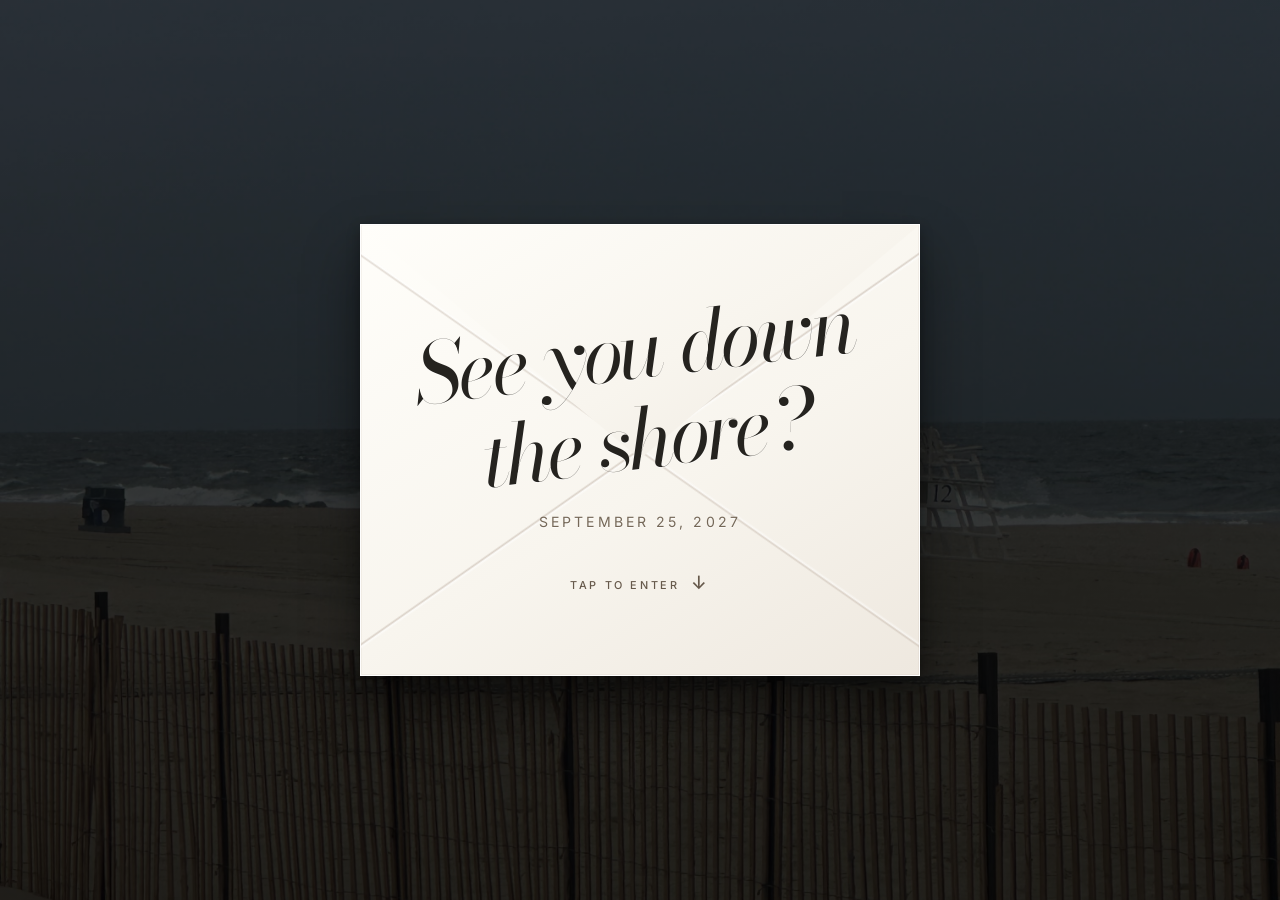
==== index.html @ 2760d1d8 "Use open editorial layouts instead of boxed text cards" ====
<!doctype html>
<html lang="en">
<head>
  <meta charset="utf-8">
  <meta name="viewport" content="width=device-width, initial-scale=1">
  <meta name="theme-color" content="#080808">
  <meta name="description" content="Celebrate Amanda and Andrew on September 25, 2027 at Spring Lake Golf Club.">
  <title>Amanda &amp; Andrew | Wedding</title>
  <link rel="preconnect" href="https://fonts.googleapis.com">
  <link rel="preconnect" href="https://fonts.gstatic.com" crossorigin>
  <link href="https://fonts.googleapis.com/css2?family=Bodoni+Moda:ital,opsz,wght@1,6..96,400&family=Cormorant+Garamond:wght@300;400;500;600&family=Dancing+Script:wght@400;500;600;700&family=Inter:wght@300;400;500;600&display=swap" rel="stylesheet">
  <style>
    :root {
      color-scheme: light;
      --ink: #f8f8ef;
      --white: #244b3c;
      --muted: rgba(36,75,60,.78);
      --line: rgba(36,75,60,.22);
      --glass: rgba(255,255,255,.72);
      --pink: #e98eae;
      --pink-deep: #c94f80;
      --green: #244b3c;
      --serif: "Cormorant Garamond", Georgia, serif;
      --script: "Dancing Script", "Brush Script MT", cursive;
      --sans: Inter, Arial, sans-serif;
    }
    *, *::before, *::after { box-sizing: border-box; }
    [hidden] { display: none !important; }
    html { scroll-behavior: smooth; scroll-padding-top: 82px; }
    body { margin: 0; background: var(--ink); color: var(--white); font-family: var(--sans); line-height: 1.6; overflow-x: hidden; }
    a { color: inherit; }
    button, input, select, textarea { font: inherit; }
    button, a { -webkit-tap-highlight-color: transparent; }
    :focus-visible { outline: 2px solid white; outline-offset: 4px; }
     .slideshow, .overlay { display: none; }
         .password-screen { min-height: 100svh; display: flex; align-items: center; justify-content: center; padding: 28px; position: relative; isolation: isolate; overflow: hidden; background: #090b0a url("manasquan-beach.jpg") center / cover no-repeat; }
     .password-screen::before { content: ""; position: absolute; inset: 0; z-index: 0; background: linear-gradient(180deg, rgba(0,0,0,.72), rgba(0,0,0,.82)); }
     .password-card { position: relative; z-index: 1; width: min(100%, 560px); min-height: clamp(300px, 48vh, 390px); display: flex; flex-direction: column; justify-content: center; padding: clamp(42px, 8vw, 78px) clamp(22px, 6vw, 54px); text-align: center; color: #24231f; background: linear-gradient(150deg, #fffefa 0%, #f8f5ee 56%, #eee8df 100%); border: 1px solid rgba(255,255,255,.92); box-shadow: 0 30px 52px rgba(0,0,0,.45), 0 5px 12px rgba(0,0,0,.3), inset 0 0 0 1px rgba(191,178,161,.14); transform-style: preserve-3d; perspective: 1200px; }
     .password-card::before { content: ""; position: absolute; inset: 0; pointer-events: none; background: linear-gradient(145deg, transparent 49.65%, rgba(171,153,139,.48) 49.9%, rgba(255,255,255,.72) 50.15%, transparent 50.5%), linear-gradient(35deg, transparent 49.65%, rgba(171,153,139,.4) 49.9%, rgba(255,255,255,.65) 50.15%, transparent 50.5%); opacity: .8; }
     .password-card::after { content: ""; position: absolute; left: 0; right: 0; top: 0; height: 52%; pointer-events: none; background: linear-gradient(150deg, #fffefa 0%, #f8f5ee 56%, #eee8df 100%); clip-path: polygon(0 0, 100% 0, 50% 100%); transform-origin: top center; transform: rotateX(0deg); transition: transform 1.05s cubic-bezier(.2,.75,.25,1); backface-visibility: visible; z-index: 2; filter: drop-shadow(0 7px 7px rgba(69,53,40,.22)); }
     .password-card.is-opening::after { transform: rotateX(180deg) translateY(-8px); }
     .password-card::before { transition: opacity .8s ease; }
     .password-card.is-opening::before { opacity: .12; }
     .password-card.is-opening { animation: envelope-lift 1.15s cubic-bezier(.2,.75,.25,1) both; box-shadow: 0 42px 70px rgba(0,0,0,.52), 0 8px 18px rgba(0,0,0,.32), inset 0 0 0 1px rgba(191,178,161,.14); }
     @keyframes envelope-lift { 0% { transform: translateY(0) scale(1); } 28% { transform: translateY(-20px) scale(1.045) rotate(-1deg); } 62% { transform: translateY(-12px) scale(1.025) rotate(1deg); } 100% { transform: translateY(3px) scale(.99); } }
     @media (prefers-reduced-motion: reduce) { .password-card.is-opening { animation-duration: .2s; } .password-card::after, .password-card::before { transition-duration: .2s; } }
     .password-card > * { position: relative; z-index: 3; }
     .password-card h1, .password-card .eyebrow { display: none; }
     #shoreEnter { display: inline-block; width: 100%; margin: 0; padding: 0; border: 0; background: transparent; color: #25231f; cursor: pointer; font: italic 400 clamp(3.1rem, 8vw, 5.2rem)/1.08 "Bodoni Moda", "Cormorant Garamond", serif; letter-spacing: -.045em; text-shadow: 0 1px 0 rgba(255,255,255,.65); }
     #passwordTitle { display: block; transform: rotate(-7deg); transform-origin: center; }
     #shoreEnter:hover { opacity: .78; }
     #shoreEnter:focus-visible { outline: 2px solid #8a7763; outline-offset: 10px; }
     .welcome-date { display: block; margin-top: 28px; color: #756858; font: 400 clamp(.72rem, 2vw, .88rem)/1.5 var(--sans); letter-spacing: .22em; text-transform: uppercase; }
     .tap-cue { display: block; margin-top: clamp(24px, 5vh, 38px); font: 500 .68rem/1.4 var(--sans); letter-spacing: .24em; text-transform: uppercase; color: #66594b; text-shadow: none; }
     .tap-arrow { display: inline-block; margin-left: 6px; font-size: 1.15rem; transition: transform .2s ease; }
     #shoreEnter:hover .tap-arrow { transform: translateY(3px); }
     #shoreQuestion .password-form { display: block; }
     .password-entry-form { max-width: 360px; margin: 0 auto; }
     .password-entry-form label { display: block; color: #fff; text-align: center; }
     .password-entry-form input { margin: 10px 0 18px; text-align: center; }
     .password-entry-form .cta-button { width: 100%; }
     #shoreQuestion .cta-button { min-height: auto; padding: 8px 3px 10px; border: 0; border-bottom: 1px solid rgba(255,255,255,.85); border-radius: 0; background: transparent; color: #fff; font: 500 1rem/1.4 var(--sans); letter-spacing: .22em; text-transform: uppercase; box-shadow: none; }
     #shoreQuestion .cta-button:hover { color: #fff; background: transparent; border-bottom-color: #fff; opacity: .72; }
     #shoreNoMessage { margin-top: 28px !important; color: #fff !important; font: 500 clamp(1.8rem, 4vw, 2.8rem)/1.2 var(--script) !important; text-shadow: 0 2px 16px rgba(0,0,0,.3); }
.names { font-family: var(--script); font-weight: 500; font-size: clamp(4.2rem, 11vw, 8rem); letter-spacing: 0; line-height: .95; }
    .section-title, .favorite-category-title, .detail-card h3, .accommodation-card h3 { font-family: var(--script); font-weight: 500; }
    .section-title { font-size: clamp(3rem, 7vw, 5rem); }
    .password-rsvp { margin-top: 22px; text-align: left; }
    .password-rsvp h2 { margin: 0 0 8px; text-align: center; font: 500 clamp(2.4rem, 7vw, 3.4rem)/1.1 var(--script); color: var(--pink-deep); }
    .password-rsvp .intro { text-align: center; margin-bottom: 20px; }
    .password-rsvp .form-grid { display: grid; gap: 12px; }
    .password-rsvp .form-group label { display: block; margin-bottom: 5px; font-size: .76rem; letter-spacing: .03em; }
    .password-rsvp .form-group input, .password-rsvp .form-group select, .password-rsvp .form-group textarea { display: block; width: 100%; min-height: 44px; padding: 10px 12px; color: var(--green); background: #fff; border: 1px solid #d7a0b4; border-radius: 6px; }
    .password-rsvp .form-group textarea { resize: vertical; }
    .password-rsvp .password-error { color: #a82e5a !important; }
    .password-card p { color: var(--muted); margin: 0 0 24px; }
    .password-form { display: grid; gap: 14px; }
    .password-form label { text-align: left; font-size: .78rem; letter-spacing: .08em; }
    .password-form input { width: 100%; min-height: 48px; padding: 12px 14px; color: var(--green); background: #fff; border: 1px solid #d7a0b4; border-radius: 6px; }
    .password-error { color: #ffd1d1 !important; font-size: .85rem; margin: 12px 0 0 !important; }
    .accommodation-list { display: grid; grid-template-columns: repeat(2, minmax(0,1fr)); gap: 18px; }
    .accommodation-card { padding: 26px; background: var(--glass); border: 1px solid #e9b0c4; border-radius: 12px; box-shadow: 0 8px 25px rgba(36,75,60,.06); }
    .accommodation-card h3 { margin: 0 0 8px; font: 400 1.8rem/1.1 var(--serif); }
    .accommodation-card p { margin: 8px 0; color: var(--muted); font-size: .88rem; }
    .accommodation-card a { display: inline-block; margin-top: 10px; text-underline-offset: 4px; font-size: .8rem; }
    .favorite-category { margin-top: 52px; }
    .favorite-category:first-of-type { margin-top: 0; }
    .favorite-category-title { margin: 0 0 20px; font: 300 clamp(2rem, 4vw, 2.8rem)/1 var(--serif); text-align: center; }
    .favorite-tagline { color: var(--white) !important; font: italic 1.15rem/1.55 var(--serif) !important; }
    .save-date { min-height: 100svh; display: flex; flex-direction: column; align-items: center; justify-content: center; text-align: center; padding: 80px 22px 58px; position: relative; color: #fff; background: #18241f url("hero2.png") center / cover no-repeat; isolation: isolate; }
    .save-date::before { content: ""; position: absolute; inset: 0; z-index: 0; background: linear-gradient(180deg, rgba(8,18,14,.22), rgba(8,18,14,.42)); }
    .save-date > * { position: relative; z-index: 1; }
    .save-date .eyebrow, .save-date .date, .save-date .venue, .save-date .invitation { color: #fff; text-shadow: 0 2px 12px rgba(0,0,0,.35); }
    .save-date .eyebrow, .save-date .date, .save-date .venue, .save-date .invitation { color: var(--green); }
    .save-date .scroll-cue { color: var(--pink-deep); }
    .eyebrow { margin: 24px 0 0; font: 400 1rem/1.5 var(--sans); letter-spacing: .12em; text-transform: uppercase; }
    .names { margin: 0; font: 300 clamp(3.8rem, 9vw, 7rem)/.9 var(--serif); letter-spacing: -.025em; }
    .names span { display: block; }
    .date { margin-top: 22px; font: 400 1rem/1.5 var(--sans); letter-spacing: .12em; }
    .venue { margin-top: 10px; font: 400 1rem/1.5 var(--sans); letter-spacing: .12em; }
    .invitation { margin: 18px 0 0; font: 400 1rem/1.5 var(--sans); color: var(--muted); }
    .scroll-cue { position: absolute; bottom: 25px; left: 50%; transform: translateX(-50%); color: rgba(255,255,255,.72); text-decoration: none; font: 400 .9rem/1.5 var(--sans); letter-spacing: .1em; }
    /* High-contrast, romantic typography for the photo hero after password entry. */
    #siteContent .save-date::before { background: linear-gradient(180deg, rgba(5,10,8,.48), rgba(5,10,8,.62)); }
    #siteContent .save-date .names { color: #fff !important; font-family: var(--script) !important; font-weight: 500; font-size: clamp(4.4rem, 12vw, 8.5rem); line-height: .95; letter-spacing: 0; text-shadow: 0 3px 18px rgba(0,0,0,.78), 0 1px 3px rgba(0,0,0,.95); }
    #siteContent .save-date .eyebrow, #siteContent .save-date .date, #siteContent .save-date .venue, #siteContent .save-date .invitation, #siteContent .save-date .scroll-cue { color: #fff !important; text-shadow: 0 2px 12px rgba(0,0,0,.95), 0 1px 3px rgba(0,0,0,.9); }
    #siteContent .save-date .invitation { font-family: var(--script) !important; font-size: clamp(1.7rem, 4vw, 2.3rem); line-height: 1.25; }
    #siteContent .save-date .scroll-cue { font-family: var(--sans); }
    #siteContent .save-date .eyebrow, #siteContent .save-date .date, #siteContent .save-date .venue { font-family: var(--sans); font-weight: 500; letter-spacing: .14em; }
    .navbar { position: sticky; top: 0; z-index: 20; display: flex; align-items: center; justify-content: center; gap: clamp(18px, 4vw, 48px); padding: 18px 16px; background: rgba(251,226,235,.96); border-top: 1px solid #f1c6d5; border-bottom: 1px solid #e9a9c0; backdrop-filter: blur(14px); }
    .navbar a { text-decoration: none; text-transform: uppercase; font-size: .68rem; letter-spacing: .16em; color: var(--muted); transition: color .2s ease; }
    .navbar a:hover { color: var(--pink-deep); }
    main { position: relative; }
    .section { padding: clamp(76px, 10vw, 130px) 22px; }
    .section-inner { width: min(100%, 1000px); margin: 0 auto; }
    .section-title { margin: 0 0 38px; text-align: center; font: 300 clamp(2.7rem, 6vw, 4.3rem)/1 var(--serif); }
    .story { max-width: 720px; margin: 0 auto; text-align: center; color: var(--muted); font: 1.15rem/1.9 var(--serif); }
    .story p { margin: 0 0 20px; }
    .details-grid { display: grid; grid-template-columns: repeat(2, minmax(0,1fr)); gap: 18px; }
    .detail-card { min-height: 180px; display: flex; flex-direction: column; align-items: center; justify-content: center; padding: 30px 22px; text-align: center; background: var(--glass); border: 1px solid #e9b0c4; border-radius: 12px; box-shadow: 0 8px 25px rgba(36,75,60,.06); }
    .detail-card h3 { margin: 0 0 10px; font: 400 1.9rem var(--serif); }
    .detail-card p { margin: 0; color: var(--muted); font-size: .9rem; }
    .gallery-choices { display: grid; grid-template-columns: repeat(2, minmax(0,1fr)); gap: 22px; }
    .gallery-choice { position: relative; display: flex; min-height: 280px; flex-direction: column; justify-content: flex-end; align-items: flex-start; gap: 8px; padding: 30px; overflow: hidden; border: 1px solid #e9b0c4; border-radius: 10px; text-align: left; color: #fff; background: #244b3c; cursor: pointer; isolation: isolate; }
    .gallery-choice::before { content: ""; position: absolute; inset: 0; z-index: -1; background: linear-gradient(180deg, rgba(9,20,15,.08), rgba(9,20,15,.78)); transition: opacity .25s ease; }
    .gallery-choice:hover::before { opacity: .78; }
    .gallery-choice.our-photos { background: #244b3c url("hero2.png") center / cover no-repeat; }
    .gallery-choice.wedding-party { background: linear-gradient(135deg, #244b3c, #537461 58%, #d8b9a5); }
    .gallery-choice-kicker { font: 500 .68rem/1.4 var(--sans); letter-spacing: .18em; text-transform: uppercase; }
    .gallery-choice-title { font: 400 clamp(2rem, 4vw, 3rem)/1.05 var(--serif); }
    .gallery-choice-description { max-width: 32ch; font-size: .85rem; color: rgba(255,255,255,.9); }
    .gallery-view-heading { display: flex; align-items: center; justify-content: space-between; gap: 18px; margin-bottom: 28px; }
    .gallery-view-heading .section-title { margin: 0; text-align: left; }
    .gallery-back { flex: 0 0 auto; border: 1px solid var(--line); border-radius: 5px; padding: 10px 14px; background: transparent; color: var(--green); cursor: pointer; font-size: .72rem; letter-spacing: .08em; text-transform: uppercase; }
    .gallery-empty { padding: 48px 24px; border: 1px solid #e9b0c4; background: var(--glass); text-align: center; }
    .gallery-empty h3 { margin: 0 0 10px; font: 400 2rem/1.1 var(--serif); }
    .gallery-empty p { max-width: 48ch; margin: 0 auto; color: var(--muted); }
    .gallery-grid { display: grid; grid-template-columns: repeat(2, minmax(0,1fr)); gap: 22px; }
    .gallery-item { display: block; width: 100%; padding: 0; aspect-ratio: 4 / 5; overflow: hidden; border: 1px solid var(--line); background: #171717; cursor: zoom-in; }
    .gallery-item img { width: 100%; height: 100%; display: block; object-fit: cover; transition: transform .5s ease; }
    .gallery-item:hover img { transform: scale(1.035); }
    .rsvp-container { max-width: 560px; margin: 0 auto; padding: clamp(28px, 5vw, 48px); background: #fbe2eb; border: 1px solid #e9b0c4; border-radius: 12px; }
    .rsvp-container .section-title { margin-bottom: 10px; }
    .rsvp-subtitle { margin: 0 0 30px; text-align: center; color: var(--muted); }
    .form-grid { display: grid; gap: 16px; }
    .form-group label { display: block; margin-bottom: 7px; font-size: .78rem; letter-spacing: .06em; }
    .form-group input, .form-group select, .form-group textarea { display: block; width: 100%; min-height: 48px; padding: 12px 14px; color: var(--green); background: #fff; border: 1px solid #d7a0b4; border-radius: 6px; }
    .form-group select option { color: #111; }
    .form-group textarea { resize: vertical; }
    .cta-button { display: inline-flex; justify-content: center; align-items: center; min-height: 48px; padding: 12px 24px; border: 1px solid var(--pink-deep); border-radius: 6px; background: var(--pink); color: #173e30; text-decoration: none; text-transform: uppercase; letter-spacing: .14em; font-size: .72rem; font-weight: 600; cursor: pointer; transition: background .2s, color .2s; }
    .cta-button:hover { color: #fff; background: var(--pink-deep); }
    .rsvp-form .cta-button { width: 100%; }
    .form-note { margin: 14px 0 0; color: var(--muted); font-size: .75rem; text-align: center; }
    .form-status { margin: 16px 0 0; padding: 12px; border: 1px solid var(--line); color: var(--muted); font-size: .85rem; }
    .lightbox { position: fixed; inset: 0; z-index: 100; display: none; align-items: center; justify-content: center; padding: 24px; background: rgba(0,0,0,.94); }
    .lightbox[open] { display: flex; }
    .lightbox img { display: block; max-width: 95vw; max-height: 88vh; object-fit: contain; }
    .lightbox-close { position: absolute; top: 14px; right: 20px; border: 0; background: transparent; color: white; font-size: 2.5rem; cursor: pointer; }
    footer { padding: 34px 20px 42px; text-align: center; color: var(--muted); font-size: .78rem; background: #e5f0e5; }
    footer p { margin: 7px 0; }
    .reveal { animation: rise .7s ease both; }
    @keyframes rise { from { opacity: 0; transform: translateY(16px); } to { opacity: 1; transform: translateY(0); } }
    @media (max-width: 620px) {
      .save-date { min-height: 92svh; padding-bottom: 70px; }
      .eyebrow { letter-spacing: .1em; }
      .date, .venue { letter-spacing: .08em; }
      .navbar { gap: 0; justify-content: space-around; padding: 15px 8px; }
      .navbar a { font-size: .59rem; letter-spacing: .08em; }
      .section { padding: 76px 18px; }
      .details-grid, .gallery-grid, .gallery-choices, .accommodation-list { grid-template-columns: 1fr; }
      .detail-card { min-height: 145px; }
      .gallery-item { aspect-ratio: 4 / 3; }
      .rsvp-container { padding: 28px 20px; }
    }
    @media (prefers-reduced-motion: reduce) {
      *, *::before, *::after { scroll-behavior: auto !important; animation-duration: .01ms !important; animation-iteration-count: 1 !important; transition-duration: .01ms !important; }
    }
  
     /* Editorial, open layout: remove the boxed-card treatment from information sections. */
     .details-grid { gap: 0; max-width: 760px; margin: 0 auto; }
     .detail-card { min-height: 0; padding: 18px 28px 22px; background: transparent; border: 0; border-radius: 0; box-shadow: none; }
     .detail-card + .detail-card { border-left: 1px solid rgba(36,75,60,.22); }
     .detail-card h3 { margin-bottom: 12px; font-size: 2rem; }
     .detail-card p { font: 1rem/1.7 var(--serif); }
     .accommodation-list { gap: 0 42px; }
     .accommodation-card { padding: 24px 0 26px; background: transparent; border: 0; border-bottom: 1px solid rgba(36,75,60,.2); border-radius: 0; box-shadow: none; }
     .accommodation-card h3 { font-size: 1.65rem; }
     .accommodation-card p { line-height: 1.7; }
     .accommodation-card a { color: var(--green); text-transform: uppercase; letter-spacing: .12em; font-size: .68rem; font-weight: 600; }
     .favorite-category { margin-top: 62px; }
     .favorite-category-title { margin-bottom: 12px; }
     .favorite-category .accommodation-list { max-width: 880px; margin: 0 auto; }
     .favorite-category .accommodation-card { padding: 20px 12px 24px; text-align: center; }
     .favorite-category .accommodation-card h3 { font-family: var(--serif); font-size: 1.55rem; }
     .favorite-category .favorite-tagline { color: var(--muted) !important; font-size: 1rem !important; line-height: 1.6; }
     @media (max-width: 640px) {
       .details-grid { grid-template-columns: 1fr; }
       .detail-card + .detail-card { border-left: 0; border-top: 1px solid rgba(36,75,60,.22); }
       .detail-card { padding: 22px 12px; }
       .accommodation-list { grid-template-columns: 1fr; }
       .favorite-category .accommodation-card { padding-inline: 4px; }
     }

  </style>
</head>
<body>
  <section class="password-screen" id="passwordScreen" aria-labelledby="passwordTitle">
    <div class="password-card">
      <div id="shoreQuestion">
        <button id="shoreEnter" type="button" aria-controls="passwordStep" aria-labelledby="passwordTitle"><span id="passwordTitle">See you down the shore?</span><span class="welcome-date">SEPTEMBER 25, 2027</span><span class="tap-cue">TAP TO ENTER <span class="tap-arrow" aria-hidden="true">↓</span></span></button>
      </div>
      <div id="passwordStep" class="password-rsvp" hidden>
        <form class="password-form password-entry-form" id="entryPasswordForm">
          <label for="sitePassword">Website password</label>
          <input id="sitePassword" type="password" autocomplete="current-password" required aria-describedby="passwordError" placeholder="Enter password">
          <button class="cta-button" id="entryContinue" type="submit">Enter</button>
          <p class="password-error" id="passwordError" role="alert" hidden>That password didn't match. Please try again.</p>
        </form>
      </div>
    </div>
  </section>
  <div id="siteContent" hidden>
  <div class="slideshow" aria-hidden="true"></div>
  <div class="overlay" aria-hidden="true"></div>

  <header class="save-date" id="home">
    <h1 class="names"><span>Amanda</span><span>&amp; Andrew</span></h1>
    <p class="eyebrow">Save the date</p>
    <p class="date">SEPTEMBER 25, 2027</p>
    <p class="venue">SPRING LAKE GOLF CLUB</p>
    <p class="invitation">Come celebrate with us</p>
    <a class="scroll-cue" href="#details">SCROLL TO EXPLORE ↓</a>
  </header>

  <nav class="navbar" aria-label="Main navigation">
    <a href="#details">Details</a>
    <a href="#accommodations">Stay</a>
    <a href="#favorites">Our Favorites</a>
    <a href="#gallery">Gallery</a>
    <a href="#rsvp">RSVP</a>
  </nav>

  <main>
    <section class="section" id="details">
      <div class="section-inner">
        <h2 class="section-title">The Details</h2>
        <div class="details-grid">
          <article class="detail-card"><h3>The Date</h3><p>Saturday, September 25, 2027</p></article>
          <article class="detail-card"><h3>Dress Code</h3><p>Black Tie Optional</p></article>
        </div>
      </div>
    </section>

    <section class="section" id="accommodations">
      <div class="section-inner">
        <h2 class="section-title">Where to Stay</h2>
        <p class="story" style="margin-bottom: 34px;">September is still a sought-after time at the Shore, and accommodations can book up quickly. We recommend reserving your stay as early as possible.</p>
        <div class="accommodation-list">
          <article class="accommodation-card">
            <h3>Ocean House</h3>
            <p>Spring Lake, New Jersey</p>
            <p>We’ll share the wedding room-block code here as soon as it’s available.</p>
            <a href="https://www.theoceanhouse.net/" target="_blank" rel="noopener noreferrer">Visit website ↗</a>
          </article>
          <article class="accommodation-card">
            <h3>Breakers Hotel</h3>
            <p>Spring Lake, New Jersey</p>
            <p>A beachfront stay along the Spring Lake shore.</p>
            <a href="https://breakershotel.com/" target="_blank" rel="noopener noreferrer">Visit website ↗</a>
          </article>
          <article class="accommodation-card">
            <h3>The Hewitt Wellington</h3>
            <p>Spring Lake, New Jersey</p>
            <p>A historic hotel beside Spring Lake.</p>
            <a href="https://www.thehewittwellington.com/" target="_blank" rel="noopener noreferrer">Visit website ↗</a>
          </article>
          <article class="accommodation-card">
            <h3>Spring Lake Inn</h3>
            <p>Spring Lake, New Jersey</p>
            <p>A charming inn with individually styled guest rooms and suites.</p>
            <a href="https://www.springlakeinn.com/" target="_blank" rel="noopener noreferrer">Visit website ↗</a>
          </article>
          <article class="accommodation-card">
            <h3>Chateau Inn</h3>
            <p>Spring Lake, New Jersey</p>
            <p>A boutique inn near Spring Lake’s shops, restaurants, and beach.</p>
            <a href="https://www.chateauinn.com/" target="_blank" rel="noopener noreferrer">Visit website ↗</a>
          </article>
          <article class="accommodation-card">
            <h3>The Ridgewood House</h3>
            <p>Sea Girt, New Jersey</p>
            <p>A historic Jersey Shore stay just a short block from the beach.</p>
            <a href="https://www.theridgewoodhousenj.com/" target="_blank" rel="noopener noreferrer">Visit website ↗</a>
          </article>
        </div>
      </div>
    </section>

    <section class="section" id="favorites">
      <div class="section-inner">
        <h2 class="section-title">Andrew &amp; Amanda’s Shore Favorites</h2>
        <p class="story" style="margin-bottom: 48px;">Our go-to spots along the shore, from first coffee to one last scoop. This list may grow, so check back for more of our favorites.</p>

        <div class="favorite-category">
          <h3 class="favorite-category-title">Coffee</h3>
          <div class="accommodation-list">
            <article class="accommodation-card">
              <h3>Seawatch Coffee &amp; Market</h3>
              <p class="favorite-tagline">Gotta hang 10. ☕🌊</p>
              <a href="https://seawatchcoffeemarket.com/" target="_blank" rel="noopener noreferrer">Visit website ↗</a>
            </article>
            <article class="accommodation-card">
              <h3>Noon — Spring Lake</h3>
              <p class="favorite-tagline">Coffee in hand, shopping bags at the ready.</p>
            </article>
          </div>
        </div>

        <div class="favorite-category">
          <h3 class="favorite-category-title">Breakfast</h3>
          <div class="accommodation-list">
            <article class="accommodation-card">
              <h3>Tom Bailey’s Market</h3>
              <p class="favorite-tagline">Weekend mini donuts are a must — and you can’t leave the Shore without trying a Taylor ham, egg &amp; cheese.</p>
              <a href="https://tombaileysmarket.com/" target="_blank" rel="noopener noreferrer">Visit website ↗</a>
            </article>
            <article class="accommodation-card">
              <h3>Nick &amp; Sons Bakery</h3>
              <p class="favorite-tagline">Set that alarm: the cardamom buns wait for no one.</p>
            </article>
          </div>
        </div>

        <div class="favorite-category">
          <h3 class="favorite-category-title">Restaurants &amp; Nightlife</h3>
          <div class="accommodation-list">
            <article class="accommodation-card">
              <h3>Marina Bar &amp; Grille</h3>
              <p class="favorite-tagline">Catering to Andrew’s TV ADHD with a beautiful view.</p>
            </article>
            <article class="accommodation-card">
              <h3>Parker House</h3>
              <p class="favorite-tagline">Grab a quick bite on the porch — or try to keep up with Amanda’s dance moves in God’s Basement.</p>
            </article>
            <article class="accommodation-card">
              <h3>Leggetts</h3>
              <p class="favorite-tagline">Roll in straight from the beach for pizza, and don’t forget to say hi to Marty.</p>
              <a href="https://www.leggetts.us/" target="_blank" rel="noopener noreferrer">Visit website ↗</a>
            </article>
            <article class="accommodation-card">
              <h3>Columns</h3>
              <p class="favorite-tagline">The beach, live music, and seafood? Tell me less!</p>
            </article>
          </div>
        </div>

        <div class="favorite-category">
          <h3 class="favorite-category-title">The Sweet Tooth</h3>
          <div class="accommodation-list">
            <article class="accommodation-card">
              <h3>Hoffman’s Ice Cream</h3>
              <p class="favorite-tagline">Amanda’s must-order: toasted coconut. Trust her on this one.</p>
              <a href="https://hoffmansicecreamnj.net/" target="_blank" rel="noopener noreferrer">Visit website ↗</a>
            </article>
            <article class="accommodation-card">
              <h3>Surfside Frozen Custard</h3>
              <p class="favorite-tagline">Not into all the wild flavors? Surfside sticks to the classics — and nails them.</p>
              <a href="https://www.surfsidefrozencustard.com/welcome" target="_blank" rel="noopener noreferrer">Visit website ↗</a>
            </article>
          </div>
        </div>
      </div>
    </section>

    <section class="section" id="gallery">
      <div class="section-inner">
        <div id="galleryIndex">
          <h2 class="section-title">Photo Galleries</h2>
          <div class="gallery-choices">
            <button class="gallery-choice our-photos" type="button" data-gallery-open="coupleGallery" aria-controls="coupleGallery">
              <span class="gallery-choice-kicker">A little look at us</span>
              <span class="gallery-choice-title">Our Photos</span>
              <span class="gallery-choice-description">A few favorite photos of Amanda &amp; Andrew. Click to view the gallery.</span>
            </button>
          </div>
        </div>

        <div id="coupleGallery" data-gallery-view hidden>
          <div class="gallery-view-heading">
            <h2 class="section-title">Our Photos</h2>
            <button class="gallery-back" type="button" data-gallery-back>← All galleries</button>
          </div>
          <div class="gallery-grid">
            <button class="gallery-item" type="button" data-image="hero2.png" aria-label="Enlarge Amanda and Andrew photo one"><img src="hero2.png" alt="Amanda and Andrew, photo one" loading="lazy"></button>
            <button class="gallery-item" type="button" data-image="hero3.png" aria-label="Enlarge Amanda and Andrew photo two"><img src="hero3.png" alt="Amanda and Andrew, photo two" loading="lazy"></button>
          </div>
        </div>

      </div>
    </section>

    <section class="section" id="rsvp">
      <div class="section-inner">
        <div class="rsvp-container">
          <h2 class="section-title">RSVP</h2>
          <p class="rsvp-subtitle">We'd love to have you celebrate with us.</p>
          <form class="rsvp-form" id="rsvpForm" action="https://formsubmit.co/ajax/aa.hannon.wedding@gmail.com" method="POST">
            <input type="hidden" name="_subject" value="New wedding RSVP — Amanda & Andrew">
            <input type="hidden" name="_template" value="table">
            <input type="hidden" name="_replyto" id="rsvpReplyTo">
            <div class="form-grid">
              <div class="form-group"><label for="guestName">Your name</label><input id="guestName" name="name" autocomplete="name" required maxlength="120" placeholder="Full name"></div>
              <div class="form-group"><label for="guestEmail">Your email</label><input id="guestEmail" name="email" type="email" autocomplete="email" required maxlength="254" placeholder="you@example.com"></div>
              <div class="form-group"><label for="attendance">Will you be attending?</label><select id="attendance" name="attendance" required><option value="">Please select</option><option value="yes">Joyfully accepts</option><option value="no">Regretfully declines</option></select></div>
              <div class="form-group"><label for="guestCount">Number of guests in your party</label><input id="guestCount" name="guests" type="number" min="1" max="10" value="1" required></div>
              <div class="form-group"><label for="requests">Dietary needs or a note (optional)</label><textarea id="requests" name="requests" rows="3" maxlength="1000" placeholder="Let us know how we can help"></textarea></div>
              <button class="cta-button" type="submit">Submit RSVP</button>
            </div>
            <p class="form-note">Your RSVP will be sent over HTTPS through our form service and emailed to us. Please don’t include sensitive information in the note field.</p>
            <p class="form-status" id="formStatus" role="status" aria-live="polite" hidden></p>
          </form>
        </div>
      </div>
    </section>
  </main>

  <footer>
    <p>With love and excitement</p>
    <p>&copy; <span id="year">2027</span> Amanda &amp; Andrew</p>
    <p><a href="#home">Back to top ↑</a></p>
  </footer>

  <dialog class="lightbox" id="lightbox" aria-label="Expanded wedding photo">
    <button class="lightbox-close" id="lightboxClose" type="button" aria-label="Close photo">×</button>
    <img id="lightboxImage" alt="Expanded photo of Amanda and Andrew">
  </dialog>
  </div>

  <script>
    (function () {
      "use strict";
      const entryForm = document.getElementById("entryPasswordForm");
      const input = document.getElementById("sitePassword");
      const error = document.getElementById("passwordError");
      const gate = document.getElementById("passwordScreen");
      const content = document.getElementById("siteContent");
      const passwordStep = document.getElementById("passwordStep");
      document.getElementById("shoreEnter").addEventListener("click", function () {
        const envelope = document.querySelector(".password-card");
        const question = document.getElementById("shoreQuestion");
        const enterButton = document.getElementById("shoreEnter");
        enterButton.disabled = true;
        envelope.classList.add("is-opening");
        window.setTimeout(function () {
          question.hidden = true;
          passwordStep.hidden = false;
          // Keep the envelope in its open state while the password prompt is visible.
          enterButton.disabled = false;
          input.focus();
        }, window.matchMedia("(prefers-reduced-motion: reduce)").matches ? 350 : 1250);
      });
      entryForm.addEventListener("submit", function (event) {
        event.preventDefault();
        if (input.value !== "Hannon") {
          error.hidden = false;
          input.value = "";
          input.focus();
          return;
        }
        error.hidden = true;
        localStorage.setItem("weddingSiteUnlocked", "yes");
        sessionStorage.setItem("weddingSiteUnlocked", "yes");
        gate.hidden = true;
        content.hidden = false;
        document.getElementById("home").setAttribute("tabindex", "-1");
        document.getElementById("home").focus({ preventScroll: true });
      });
      if (sessionStorage.getItem("weddingSiteUnlocked") === "yes" || localStorage.getItem("weddingSiteUnlocked") === "yes") {
        localStorage.setItem("weddingSiteUnlocked", "yes");
        gate.hidden = true;
        content.hidden = false;
      }
    })();
  </script>

  <script>
    (function () {
      "use strict";

      // Keep the footer year current without changing the wedding date.
      document.getElementById("year").textContent = new Date().getFullYear();

      // Send RSVP responses through FormSubmit; the endpoint emails the submission to the couple.
      const rsvpForm = document.getElementById("rsvpForm");
      const formStatus = document.getElementById("formStatus");
      const submitButton = rsvpForm.querySelector('button[type="submit"]');
      rsvpForm.addEventListener("submit", async function (event) {
        event.preventDefault();
        if (!rsvpForm.reportValidity()) return;
        document.getElementById("rsvpReplyTo").value = document.getElementById("guestEmail").value.trim();
        formStatus.hidden = false;
        formStatus.textContent = "Sending your RSVP…";
        submitButton.disabled = true;
        try {
          const response = await fetch(rsvpForm.action, {
            method: "POST",
            body: new FormData(rsvpForm),
            headers: { "Accept": "application/json" }
          });
          const result = await response.json();
          if (!response.ok || result.success === false) throw new Error("RSVP submission failed");
          formStatus.textContent = "Thank you, " + document.getElementById("guestName").value.trim() + "! Your RSVP has been submitted. We’ll be in touch if we have any questions.";
          rsvpForm.reset();
          document.getElementById("guestCount").value = "1";
        } catch (error) {
          formStatus.textContent = "Sorry, we couldn’t confirm that your RSVP was sent. Please try again in a moment or contact Amanda and Andrew directly.";
        } finally {
          submitButton.disabled = false;
        }
      });

      // Let visitors open either photo gallery and return to the gallery index.
      const galleryIndex = document.getElementById("galleryIndex");
      const galleryViews = document.querySelectorAll("[data-gallery-view]");
      document.querySelectorAll("[data-gallery-open]").forEach(function (button) {
        button.addEventListener("click", function () {
          galleryIndex.hidden = true;
          galleryViews.forEach(function (view) { view.hidden = view.id !== button.dataset.galleryOpen; });
          document.getElementById(button.dataset.galleryOpen).scrollIntoView({ behavior: "smooth", block: "start" });
        });
      });
      document.querySelectorAll("[data-gallery-back]").forEach(function (button) {
        button.addEventListener("click", function () {
          galleryViews.forEach(function (view) { view.hidden = true; });
          galleryIndex.hidden = false;
          document.getElementById("gallery").scrollIntoView({ behavior: "smooth", block: "start" });
        });
      });

      // Accessible photo lightbox with Escape and backdrop close support.
      const lightbox = document.getElementById("lightbox");
      const lightboxImage = document.getElementById("lightboxImage");
      const closeButton = document.getElementById("lightboxClose");
      document.querySelectorAll("[data-image]").forEach(function (button) {
        button.addEventListener("click", function () {
          lightboxImage.src = button.getAttribute("data-image");
          if (typeof lightbox.showModal === "function") {
            lightbox.showModal();
          } else {
            lightbox.setAttribute("open", "");
          }
          closeButton.focus();
        });
      });
      function closeLightbox() {
        if (typeof lightbox.close === "function" && lightbox.open) {
          lightbox.close();
        } else {
          lightbox.removeAttribute("open");
        }
        lightboxImage.removeAttribute("src");
      }
      closeButton.addEventListener("click", closeLightbox);
      lightbox.addEventListener("click", function (event) {
        if (event.target === lightbox) closeLightbox();
      });
      lightbox.addEventListener("close", function () {
        lightboxImage.removeAttribute("src");
      });
      document.addEventListener("keydown", function (event) {
        if (event.key === "Escape" && lightbox.open) closeLightbox();
      });
    }());
  </script>
</body>
</html>
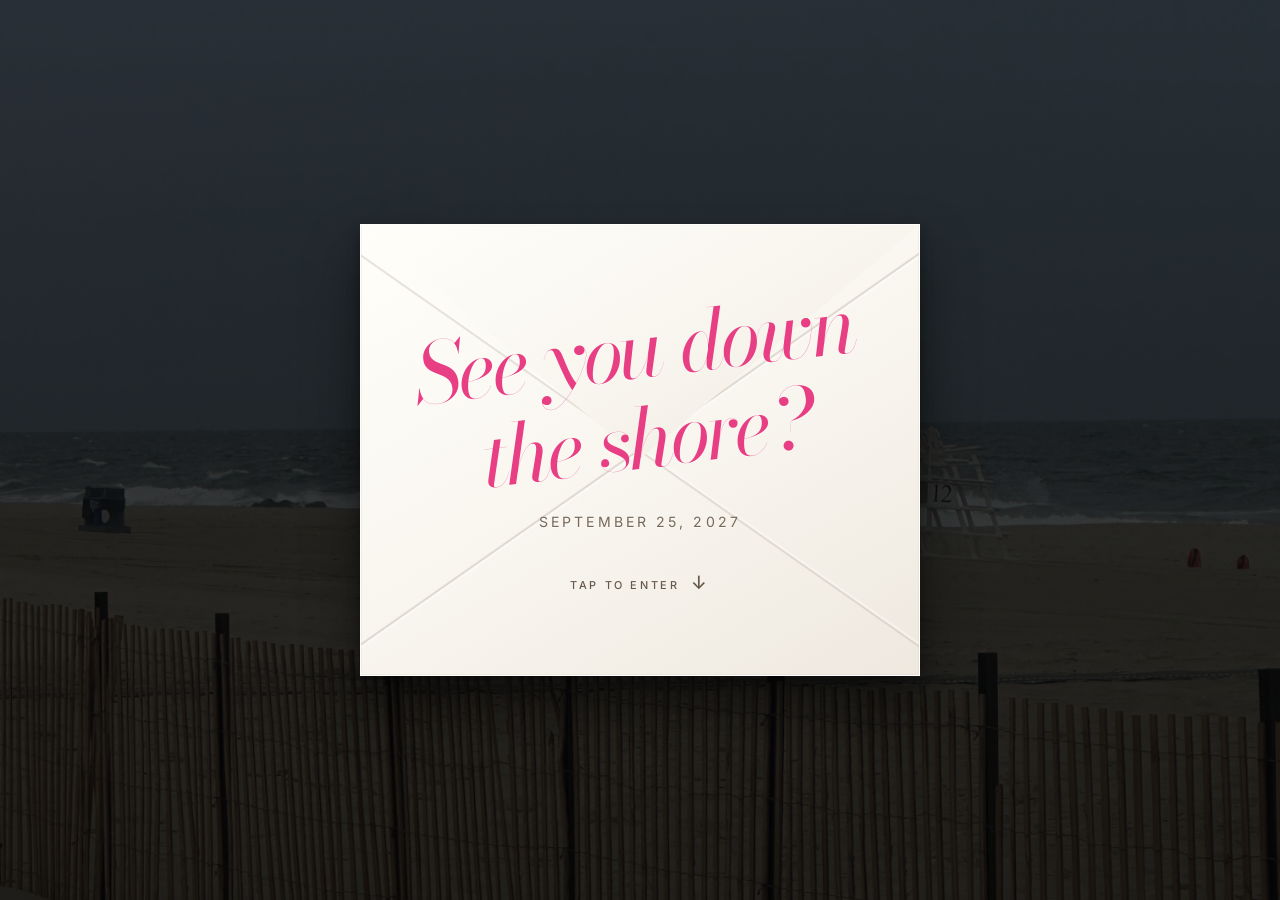
==== commit cc9bdc3c: "Add tasteful hot pink accents to welcome and section headings" ====
--- a/index.html
+++ b/index.html
@@ -201,6 +201,14 @@
        .favorite-category .accommodation-card { padding-inline: 4px; }
      }
 
+
+    /* A restrained hot-pink accent for the welcome message and main section headings. */
+    :root { --hot-pink: #e83e83; }
+    #shoreEnter { color: var(--hot-pink); }
+    #siteContent .section-title,
+    #siteContent .detail-card h3,
+    #siteContent .favorite-category-title { color: var(--hot-pink); }
+
   </style>
 </head>
 <body>
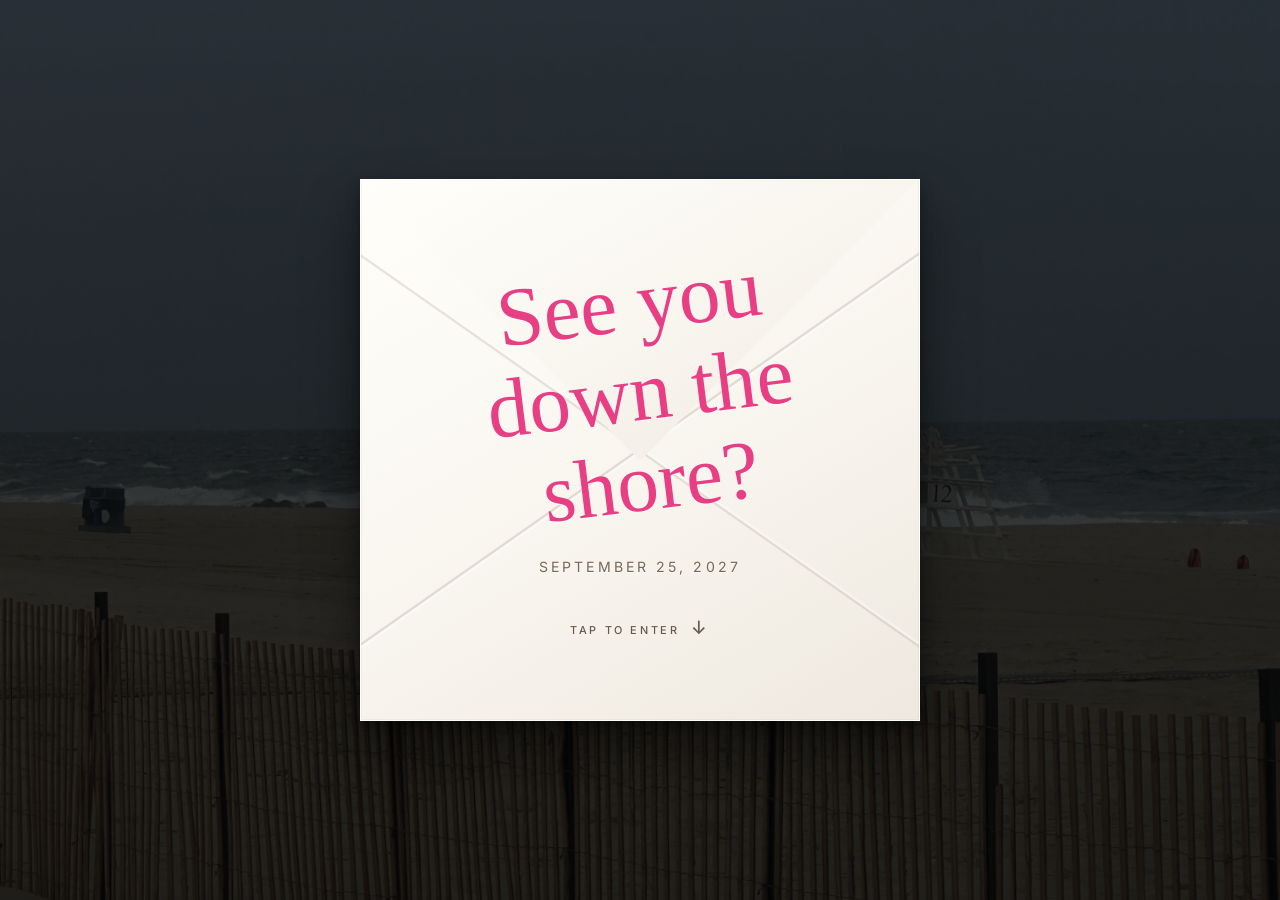
==== commit 0568d8df: "Refine intro typography, center photo gallery link, and bold headings" ====
--- a/index.html
+++ b/index.html
@@ -209,6 +209,20 @@
     #siteContent .detail-card h3,
     #siteContent .favorite-category-title { color: var(--hot-pink); }
 
+
+    /* Formal calligraphy for the opening welcome, inspired by the supplied font reference. */
+    @import url('https://fonts.googleapis.com/css2?family=Pinyon+Script&display=swap');
+    #shoreEnter { font-family: "Pinyon Script", cursive; font-style: normal; font-weight: 400; letter-spacing: 0; }
+    #siteContent .save-date .names { font-family: "Pinyon Script", cursive !important; font-weight: 400; letter-spacing: 0; }
+    /* Give page and subsection titles a little more presence. */
+    #siteContent .section-title,
+    #siteContent .detail-card h3,
+    #siteContent .accommodation-card h3,
+    #siteContent .favorite-category-title { font-weight: 700; }
+    /* There is one gallery link, so center it rather than leaving it in the first grid column. */
+    #gallery .gallery-choices { grid-template-columns: minmax(0, 520px); justify-content: center; }
+    #gallery .gallery-choice { width: 100%; }
+
   </style>
 </head>
 <body>
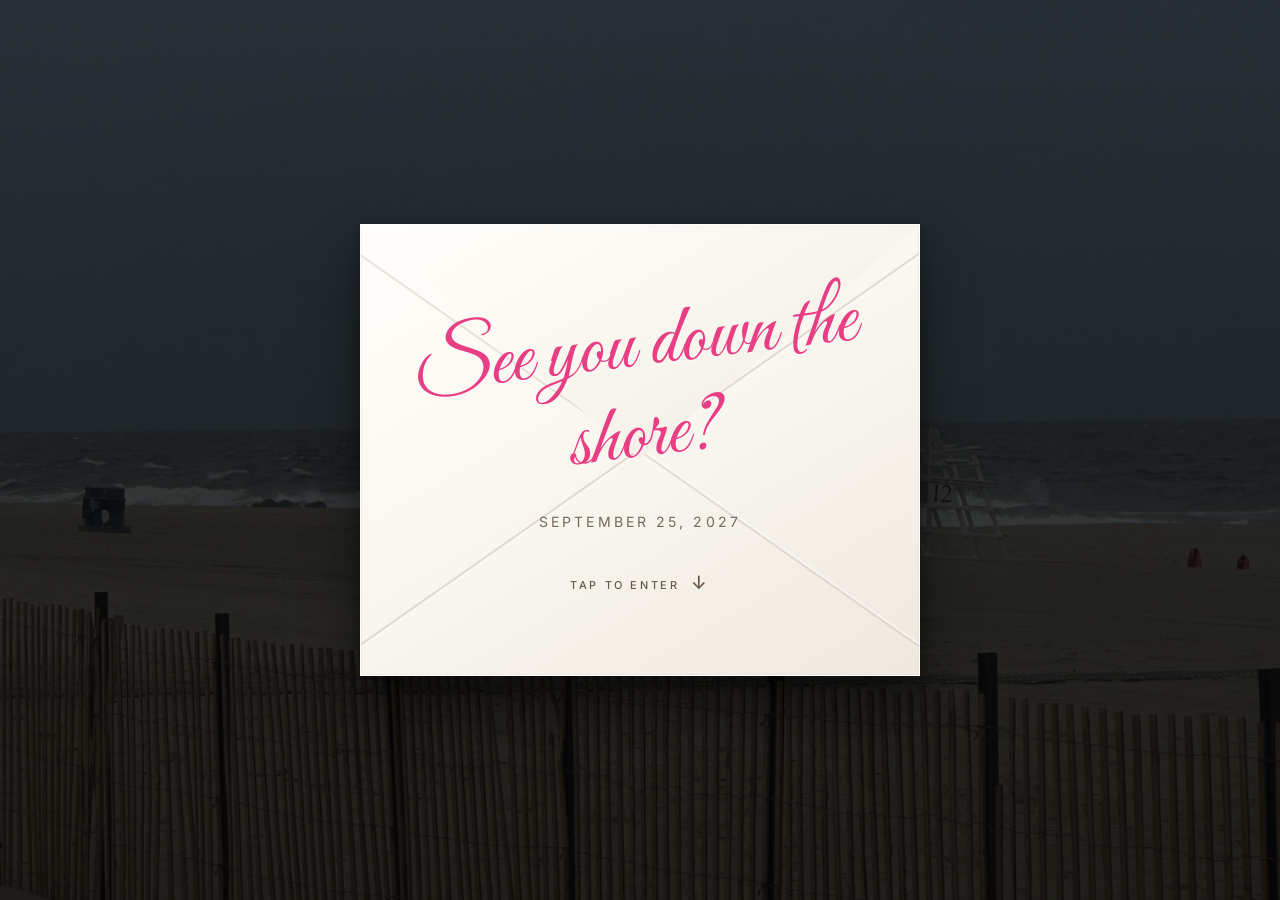
==== commit 243ea557: "Use Great Vibes wedding script for envelope and names" ====
--- a/index.html
+++ b/index.html
@@ -8,7 +8,7 @@
   <title>Amanda &amp; Andrew | Wedding</title>
   <link rel="preconnect" href="https://fonts.googleapis.com">
   <link rel="preconnect" href="https://fonts.gstatic.com" crossorigin>
-  <link href="https://fonts.googleapis.com/css2?family=Bodoni+Moda:ital,opsz,wght@1,6..96,400&family=Cormorant+Garamond:wght@300;400;500;600&family=Dancing+Script:wght@400;500;600;700&family=Inter:wght@300;400;500;600&display=swap" rel="stylesheet">
+  <link href="https://fonts.googleapis.com/css2?family=Great+Vibes&family=Bodoni+Moda:ital,opsz,wght@1,6..96,400&family=Cormorant+Garamond:wght@300;400;500;600&family=Dancing+Script:wght@400;500;600;700&family=Inter:wght@300;400;500;600&display=swap" rel="stylesheet">
   <style>
     :root {
       color-scheme: light;
@@ -211,9 +211,8 @@
 
 
     /* Formal calligraphy for the opening welcome, inspired by the supplied font reference. */
-    @import url('https://fonts.googleapis.com/css2?family=Pinyon+Script&display=swap');
-    #shoreEnter { font-family: "Pinyon Script", cursive; font-style: normal; font-weight: 400; letter-spacing: 0; }
-    #siteContent .save-date .names { font-family: "Pinyon Script", cursive !important; font-weight: 400; letter-spacing: 0; }
+    #shoreEnter { font-family: "Great Vibes", cursive; font-style: normal; font-weight: 400; letter-spacing: 0; }
+    #siteContent .save-date .names { font-family: "Great Vibes", cursive !important; font-weight: 400; letter-spacing: 0; }
     /* Give page and subsection titles a little more presence. */
     #siteContent .section-title,
     #siteContent .detail-card h3,
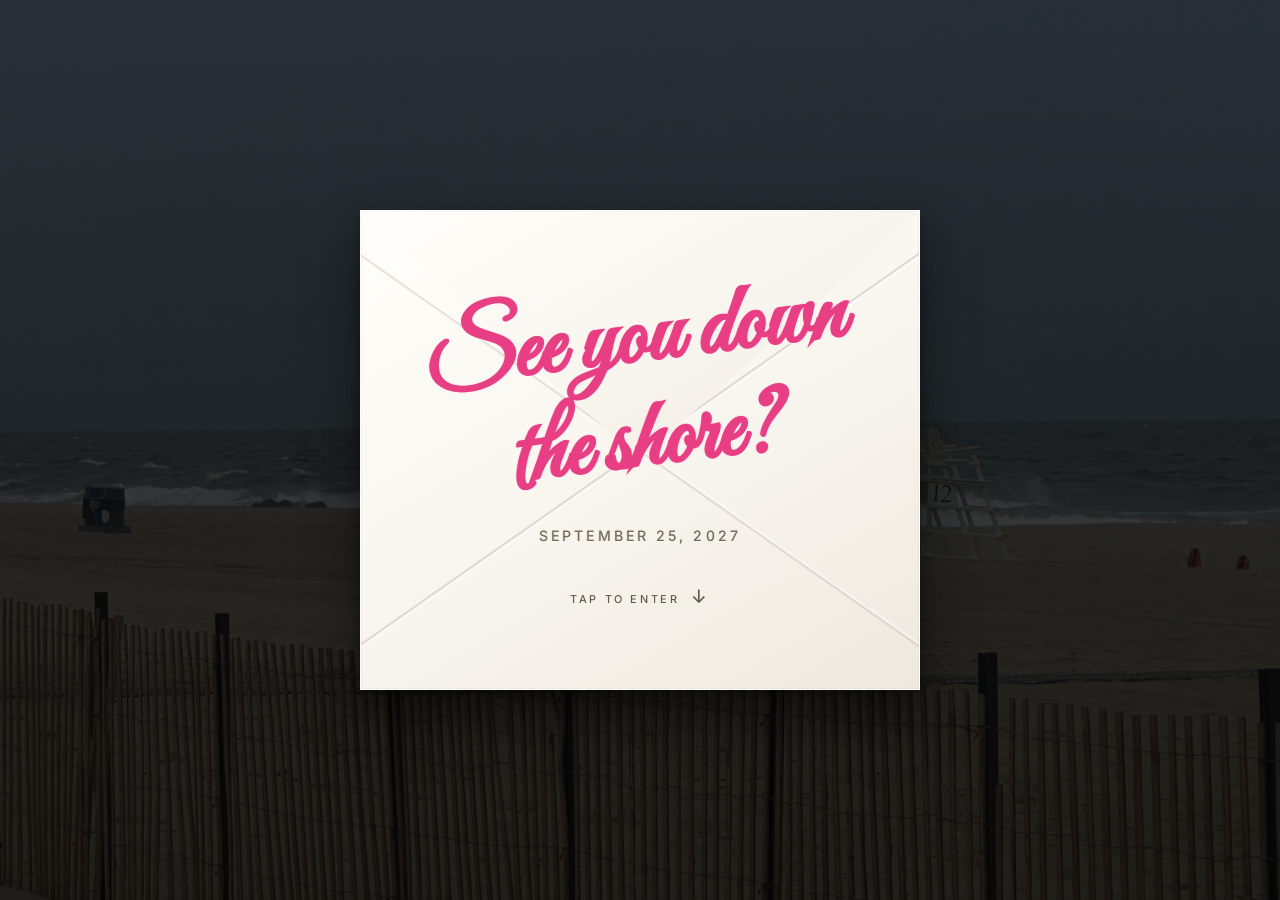
==== commit 80b15a53: "Enlarge and embolden wedding script lettering" ====
--- a/index.html
+++ b/index.html
@@ -211,8 +211,8 @@
 
 
     /* Formal calligraphy for the opening welcome, inspired by the supplied font reference. */
-    #shoreEnter { font-family: "Great Vibes", cursive; font-style: normal; font-weight: 400; letter-spacing: 0; }
-    #siteContent .save-date .names { font-family: "Great Vibes", cursive !important; font-weight: 400; letter-spacing: 0; }
+    #shoreEnter { font-family: "Great Vibes", cursive; font-style: normal; font-weight: 700; font-size: clamp(3.8rem, 9vw, 6rem); letter-spacing: 0; text-shadow: 0 1px 0 rgba(255,255,255,.65), 0 0 1px currentColor; }
+    #siteContent .save-date .names { font-family: "Great Vibes", cursive !important; font-weight: 700; font-size: clamp(5rem, 14vw, 10rem); letter-spacing: 0; -webkit-text-stroke: .35px currentColor; }
     /* Give page and subsection titles a little more presence. */
     #siteContent .section-title,
     #siteContent .detail-card h3,
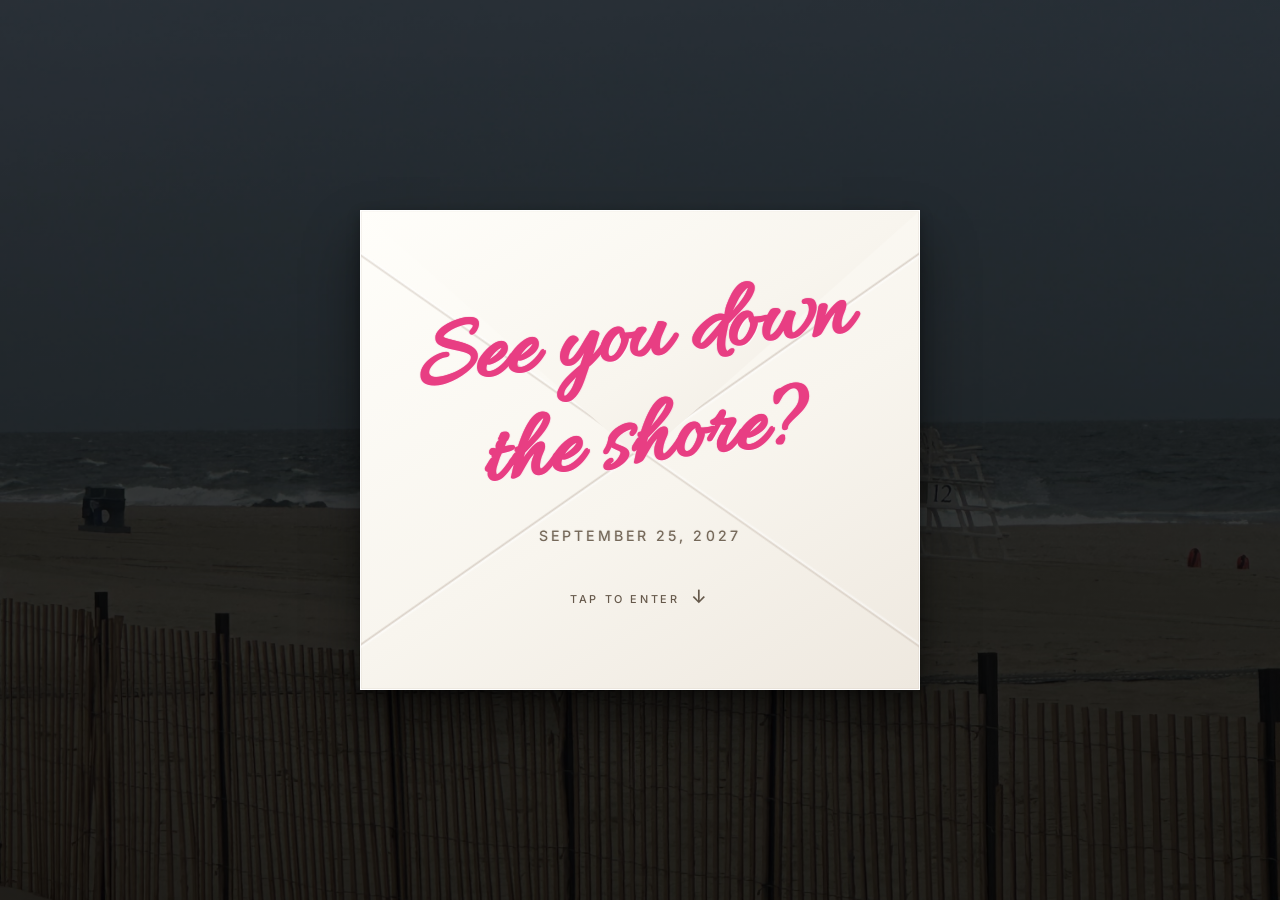
==== commit 99a768aa: "Replace Great Vibes with Allura script font" ====
--- a/index.html
+++ b/index.html
@@ -8,7 +8,7 @@
   <title>Amanda &amp; Andrew | Wedding</title>
   <link rel="preconnect" href="https://fonts.googleapis.com">
   <link rel="preconnect" href="https://fonts.gstatic.com" crossorigin>
-  <link href="https://fonts.googleapis.com/css2?family=Great+Vibes&family=Bodoni+Moda:ital,opsz,wght@1,6..96,400&family=Cormorant+Garamond:wght@300;400;500;600&family=Dancing+Script:wght@400;500;600;700&family=Inter:wght@300;400;500;600&display=swap" rel="stylesheet">
+  <link href="https://fonts.googleapis.com/css2?family=Allura&family=Bodoni+Moda:ital,opsz,wght@1,6..96,400&family=Cormorant+Garamond:wght@300;400;500;600&family=Dancing+Script:wght@400;500;600;700&family=Inter:wght@300;400;500;600&display=swap" rel="stylesheet">
   <style>
     :root {
       color-scheme: light;
@@ -211,8 +211,8 @@
 
 
     /* Formal calligraphy for the opening welcome, inspired by the supplied font reference. */
-    #shoreEnter { font-family: "Great Vibes", cursive; font-style: normal; font-weight: 700; font-size: clamp(3.8rem, 9vw, 6rem); letter-spacing: 0; text-shadow: 0 1px 0 rgba(255,255,255,.65), 0 0 1px currentColor; }
-    #siteContent .save-date .names { font-family: "Great Vibes", cursive !important; font-weight: 700; font-size: clamp(5rem, 14vw, 10rem); letter-spacing: 0; -webkit-text-stroke: .35px currentColor; }
+    #shoreEnter { font-family: "Allura", cursive; font-style: normal; font-weight: 700; font-size: clamp(3.8rem, 9vw, 6rem); letter-spacing: 0; text-shadow: 0 1px 0 rgba(255,255,255,.65), 0 0 1px currentColor; }
+    #siteContent .save-date .names { font-family: "Allura", cursive !important; font-weight: 700; font-size: clamp(5rem, 14vw, 10rem); letter-spacing: 0; -webkit-text-stroke: .35px currentColor; }
     /* Give page and subsection titles a little more presence. */
     #siteContent .section-title,
     #siteContent .detail-card h3,
@@ -221,6 +221,29 @@
     /* There is one gallery link, so center it rather than leaving it in the first grid column. */
     #gallery .gallery-choices { grid-template-columns: minmax(0, 520px); justify-content: center; }
     #gallery .gallery-choice { width: 100%; }
+
+  
+    /* Stronger, more prominent section headings */
+    #siteContent .section-title {
+      font-size: clamp(3.1rem, 6.5vw, 4.8rem);
+      font-weight: 700;
+      line-height: 1.02;
+    }
+    #siteContent .favorite-category-title {
+      font-size: clamp(2.25rem, 4.5vw, 3rem);
+      font-weight: 700;
+      line-height: 1.05;
+    }
+    #siteContent .detail-card h3,
+    #siteContent .accommodation-card h3 {
+      font-size: clamp(1.75rem, 3vw, 2.15rem);
+      font-weight: 700;
+      line-height: 1.1;
+    }
+    @media (max-width: 600px) {
+      #siteContent .section-title { font-size: clamp(2.7rem, 11vw, 3.5rem); }
+      #siteContent .favorite-category-title { font-size: clamp(2rem, 8vw, 2.5rem); }
+    }
 
   </style>
 </head>
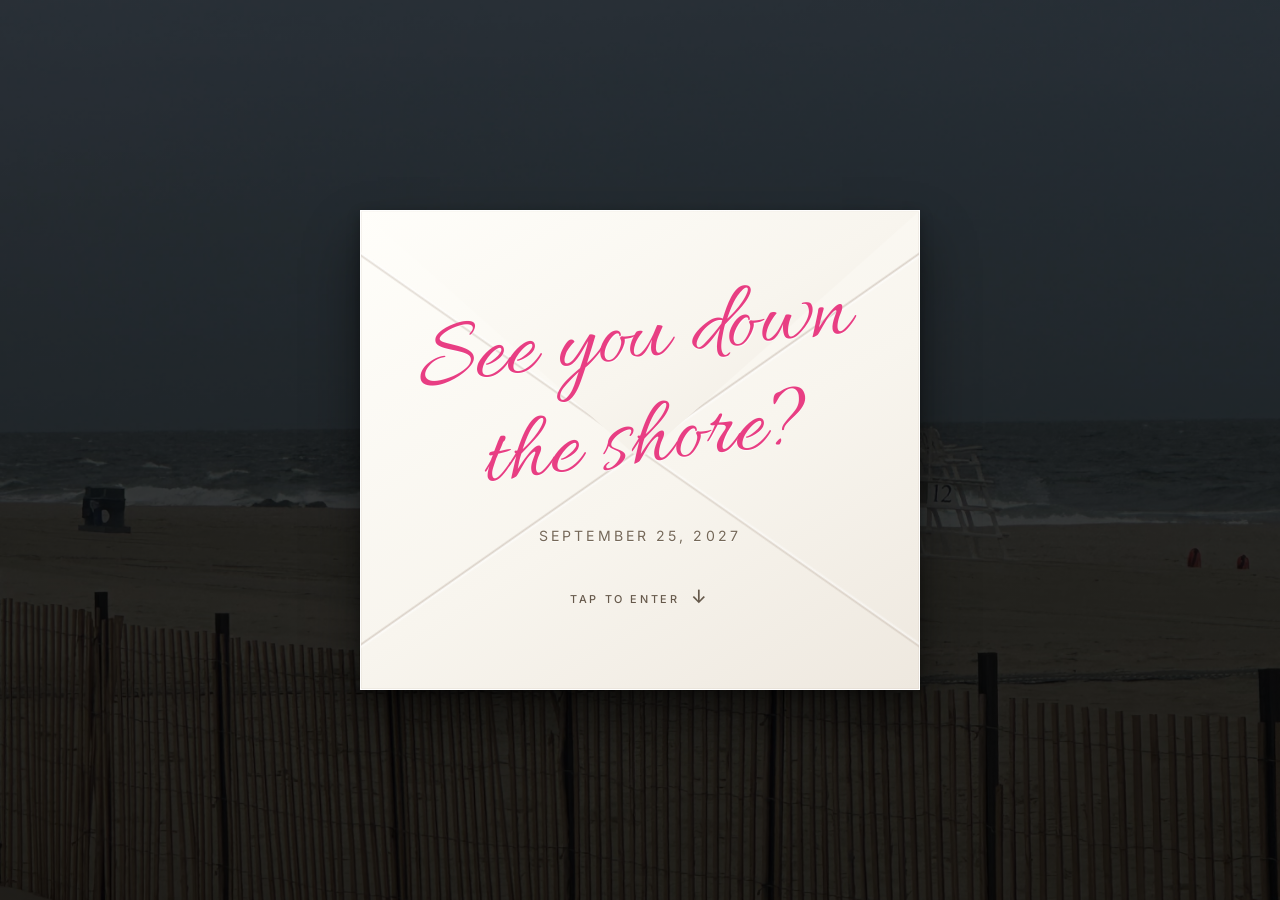
==== commit 91a6a0b5: "Use bold serif section headings and light elegant script" ====
--- a/index.html
+++ b/index.html
@@ -210,9 +210,9 @@
     #siteContent .favorite-category-title { color: var(--hot-pink); }
 
 
-    /* Formal calligraphy for the opening welcome, inspired by the supplied font reference. */
-    #shoreEnter { font-family: "Allura", cursive; font-style: normal; font-weight: 700; font-size: clamp(3.8rem, 9vw, 6rem); letter-spacing: 0; text-shadow: 0 1px 0 rgba(255,255,255,.65), 0 0 1px currentColor; }
-    #siteContent .save-date .names { font-family: "Allura", cursive !important; font-weight: 700; font-size: clamp(5rem, 14vw, 10rem); letter-spacing: 0; -webkit-text-stroke: .35px currentColor; }
+    /* Elegant, light calligraphy for the envelope and couple's names. */
+    #shoreEnter { font-family: "Allura", cursive; font-style: normal; font-weight: 400; font-size: clamp(3.8rem, 9vw, 6rem); letter-spacing: 0; text-shadow: 0 1px 0 rgba(255,255,255,.65); }
+    #siteContent .save-date .names { font-family: "Allura", cursive !important; font-weight: 400; font-size: clamp(5rem, 14vw, 10rem); letter-spacing: 0; -webkit-text-stroke: 0; }
     /* Give page and subsection titles a little more presence. */
     #siteContent .section-title,
     #siteContent .detail-card h3,
@@ -223,26 +223,23 @@
     #gallery .gallery-choice { width: 100%; }
 
   
-    /* Stronger, more prominent section headings */
-    #siteContent .section-title {
-      font-size: clamp(3.1rem, 6.5vw, 4.8rem);
-      font-weight: 700;
-      line-height: 1.02;
-    }
-    #siteContent .favorite-category-title {
-      font-size: clamp(2.25rem, 4.5vw, 3rem);
-      font-weight: 700;
-      line-height: 1.05;
-    }
+    /* Clear, larger bold serif headings throughout the wedding site. */
+    #siteContent .section-title,
+    #siteContent .favorite-category-title,
     #siteContent .detail-card h3,
     #siteContent .accommodation-card h3 {
-      font-size: clamp(1.75rem, 3vw, 2.15rem);
-      font-weight: 700;
-      line-height: 1.1;
+      font-family: var(--serif) !important;
+      font-weight: 700 !important;
+      font-style: normal;
+      line-height: 1.08;
     }
+    #siteContent .section-title { font-size: clamp(3.2rem, 6.8vw, 4.9rem) !important; }
+    #siteContent .favorite-category-title { font-size: clamp(2.35rem, 4.8vw, 3.1rem) !important; }
+    #siteContent .detail-card h3,
+    #siteContent .accommodation-card h3 { font-size: clamp(1.8rem, 3.2vw, 2.2rem) !important; }
     @media (max-width: 600px) {
-      #siteContent .section-title { font-size: clamp(2.7rem, 11vw, 3.5rem); }
-      #siteContent .favorite-category-title { font-size: clamp(2rem, 8vw, 2.5rem); }
+      #siteContent .section-title { font-size: clamp(2.8rem, 11vw, 3.6rem) !important; }
+      #siteContent .favorite-category-title { font-size: clamp(2.05rem, 8vw, 2.6rem) !important; }
     }
 
   </style>
